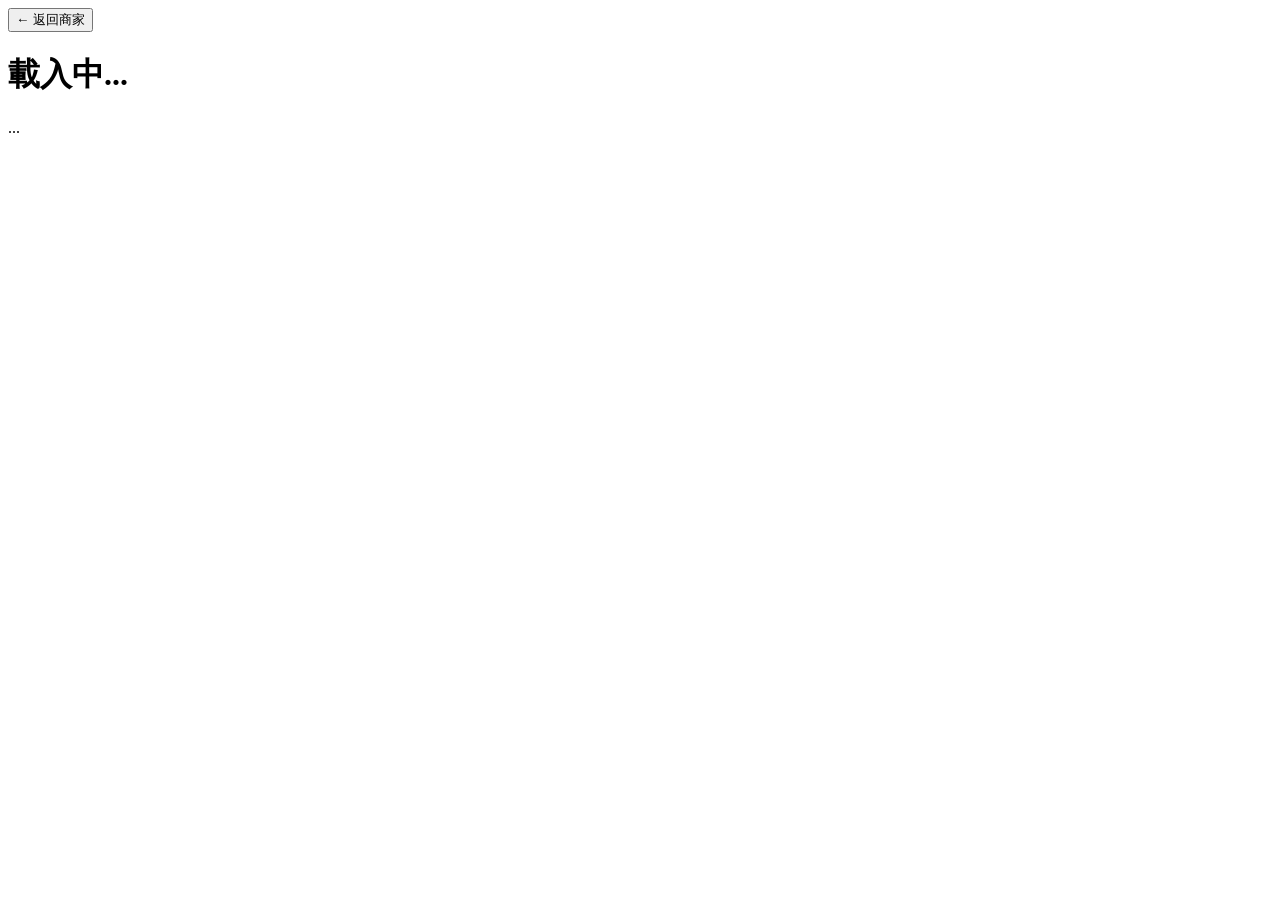
==== order.html @ c89f8cc6 "Create order.html" ====
<body>
    <button onclick="location.href='index.html'">← 返回商家</button>
    <h1 id="shop-title">載入中...</h1>
    <div id="product-container"></div>
    
    <div id="order-modal" class="modal hidden">...</div>

    <script src="order.js"></script> </body>
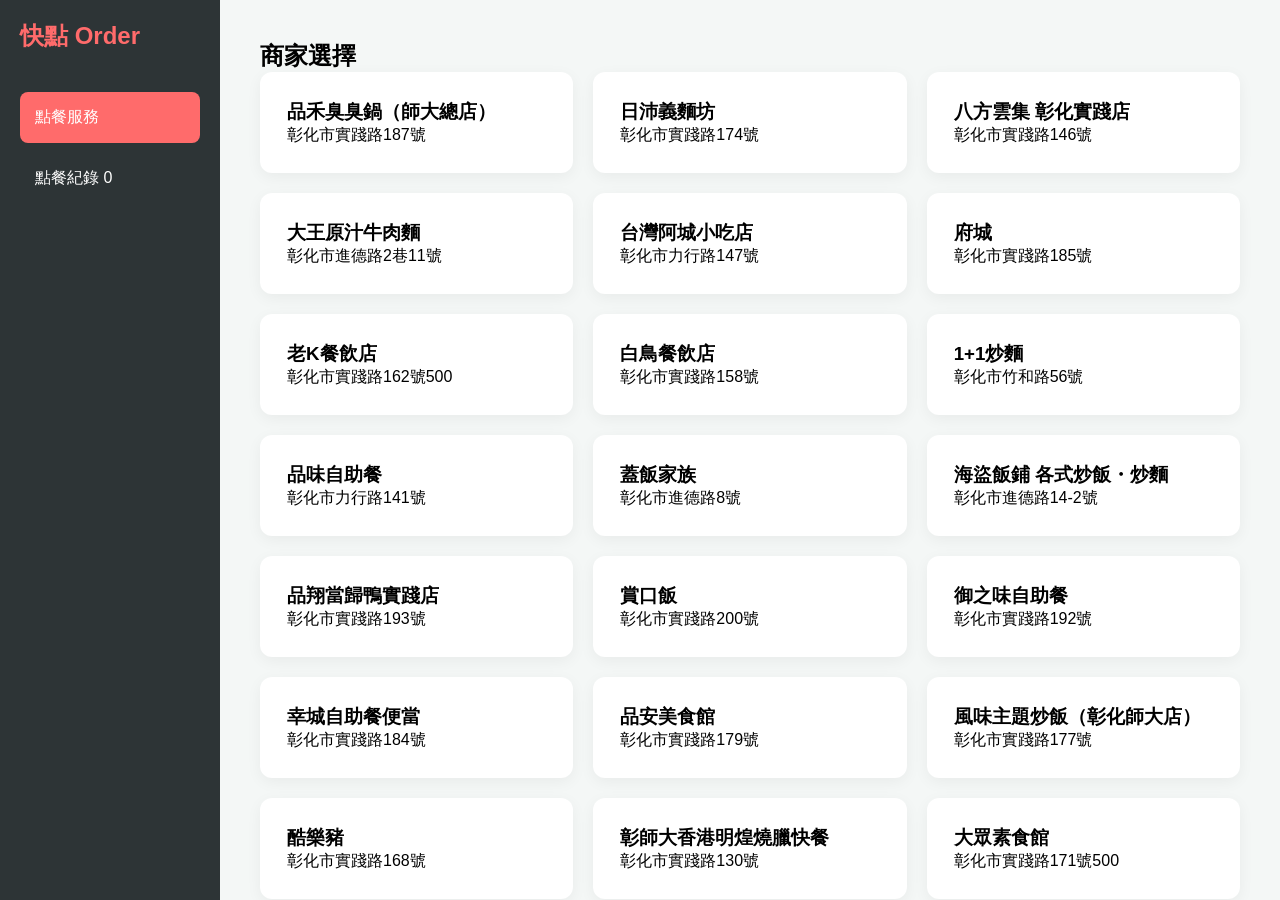
==== commit 7644024d: "Update order.html" ====
--- a/order.html
+++ b/order.html
@@ -1,3 +1,11 @@
+<!DOCTYPE html>
+<html lang="zh-TW">
+<head>
+    <meta charset="UTF-8">
+    <meta name="viewport" content="width=device-width, initial-scale=1.0">
+    <title>訂餐頁面</title>
+    <link rel="stylesheet" href="style.css">
+</head>
 <body>
     <button onclick="location.href='index.html'">← 返回商家</button>
     <h1 id="shop-title">載入中...</h1>
--- a/style.css
+++ b/style.css
@@ -0,0 +1,88 @@
+:root {
+    --primary-color: #ff6b6b;
+    --sidebar-bg: #2d3436;
+    --bg-light: #f4f7f6;
+}
+
+* { margin: 0; padding: 0; box-sizing: border-box; font-family: "Microsoft JhengHei", sans-serif; }
+
+body { display: flex; background: var(--bg-light); min-height: 100vh; }
+
+/* 側邊欄 */
+.sidebar { 
+    width: 220px; background: var(--sidebar-bg); color: white; 
+    padding: 20px; position: fixed; height: 100vh; z-index: 100;
+}
+.logo { font-size: 24px; font-weight: bold; color: var(--primary-color); margin-bottom: 40px; }
+.nav-links li { 
+    padding: 15px; cursor: pointer; border-radius: 8px; margin-bottom: 10px; 
+    list-style: none; transition: 0.3s; 
+}
+.nav-links li.active { background: var(--primary-color); }
+
+/* 主內容區 */
+.main-content { 
+    margin-left: 220px; /* 必須等於 sidebar 寬度 */
+    width: calc(100% - 220px); 
+    padding: 40px; 
+    position: relative;
+}
+
+/* 商家卡片網格 */
+.shop-grid { 
+    display: grid; 
+    grid-template-columns: repeat(auto-fill, minmax(280px, 1fr)); 
+    gap: 20px; 
+    min-height: 100px; /* 確保容器有高度 */
+}
+
+.card { 
+    background: white; padding: 25px; border-radius: 12px; 
+    box-shadow: 0 4px 15px rgba(0,0,0,0.05); cursor: pointer;
+    transition: transform 0.2s; border: 2px solid transparent;
+}
+.card:hover { transform: translateY(-5px); border-color: var(--primary-color); }
+
+/* 菜單顯示區 */
+.product-list { margin-top: 20px; }
+.product-card { 
+    background: white; padding: 15px 20px; border-radius: 10px; 
+    margin-bottom: 12px; display: flex; justify-content: space-between; 
+    align-items: center; box-shadow: 0 2px 8px rgba(0,0,0,0.05);
+}
+.menu-category { margin: 30px 0 10px; border-left: 5px solid var(--primary-color); padding-left: 12px; }
+
+/* 彈窗樣式 (核心修正) */
+.modal {
+    position: fixed; top: 0; left: 0; width: 100%; height: 100%;
+    background: rgba(0,0,0,0.7); 
+    display: none; /* 由 JS 控制顯示 */
+    align-items: center; justify-content: center; 
+    z-index: 9999; /* 確保在最上層 */
+}
+.modal-content {
+    background: white; padding: 30px; border-radius: 15px; 
+    width: 90%; max-width: 450px; position: relative;
+}
+.option-group { display: flex; flex-wrap: wrap; gap: 10px; margin: 15px 0; }
+.option-btn {
+    padding: 10px 18px; border: 1px solid #ddd; border-radius: 25px; 
+    background: white; cursor: pointer; transition: 0.2s;
+}
+.option-btn.selected { 
+    background: var(--primary-color); color: white; border-color: var(--primary-color); 
+}
+
+/* 點餐紀錄樣式 */
+.history-item { 
+    background: white; padding: 15px; border-radius: 10px; 
+    margin-bottom: 10px; display: flex; justify-content: space-between;
+    border-left: 4px solid var(--primary-color);
+}
+
+/* 通用控制 */
+.hidden { display: none !important; }
+.back-btn { 
+    background: #ddd; border: none; padding: 8px 15px; 
+    border-radius: 5px; cursor: pointer; margin-bottom: 20px; 
+}
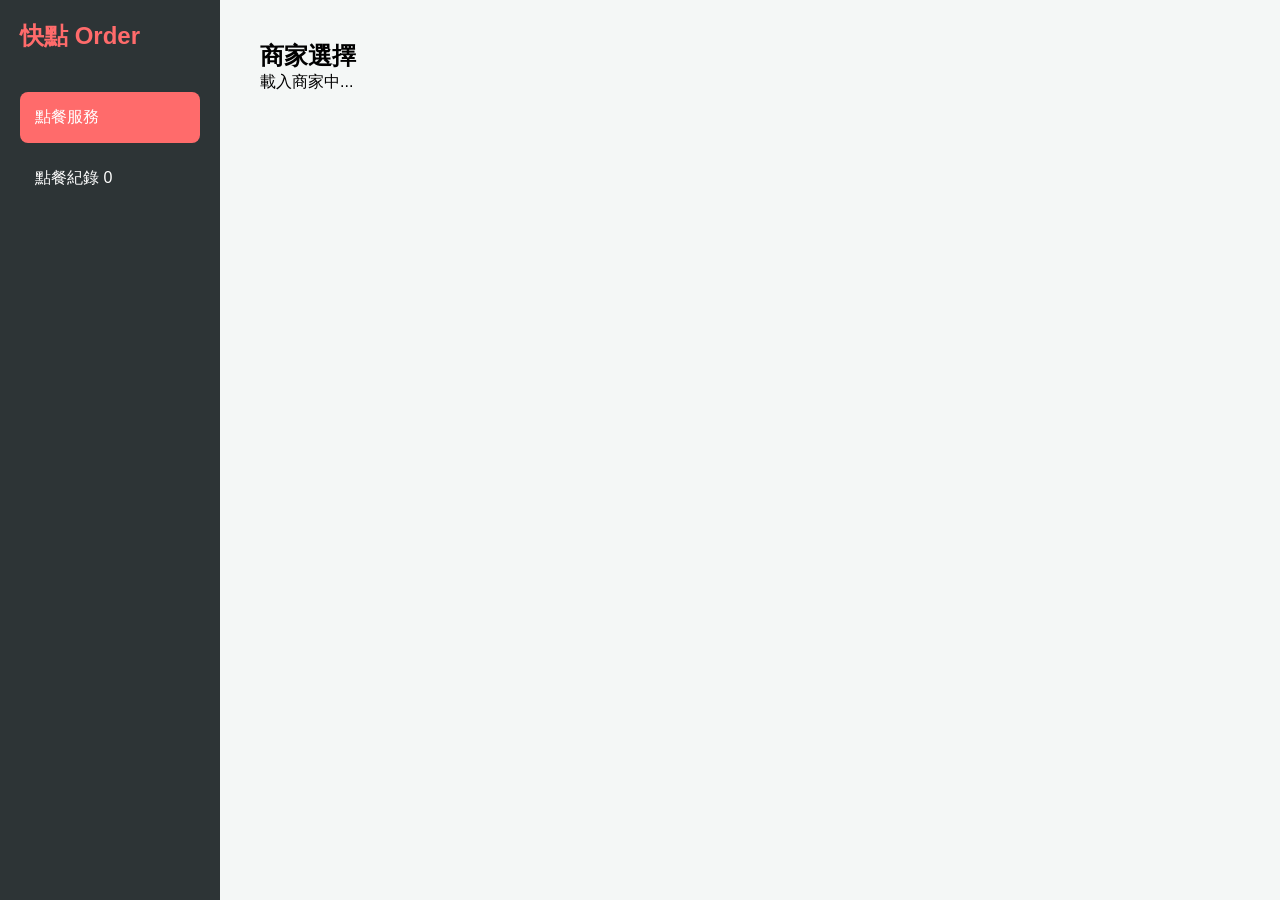
==== commit 456e0d38: "Update order.html" ====
--- a/order.html
+++ b/order.html
@@ -4,7 +4,7 @@
     <meta charset="UTF-8">
     <meta name="viewport" content="width=device-width, initial-scale=1.0">
     <title>訂餐頁面</title>
-    <link rel="stylesheet" href="style.css">
+    <link rel="stylesheet" href="order-style.css">
 </head>
 <body>
     <button onclick="location.href='index.html'">← 返回商家</button>
--- a/order-style.css
+++ b/order-style.css
@@ -0,0 +1,153 @@
+/* order-style.css - 點餐頁面專用全新樣式 */
+
+:root {
+    --primary-color: #ff6b6b; /* 珊瑚紅，延用主色調 */
+    --primary-dark: #e05d5d;
+    --bg-light: #f8f9fa;
+    --text-main: #333;
+    --text-gray: #777;
+    --border-color: #eee;
+    --shadow: 0 4px 12px rgba(0,0,0,0.08);
+}
+
+* { margin: 0; padding: 0; box-sizing: border-box; font-family: "Microsoft JhengHei", sans-serif; }
+
+body { background-color: var(--bg-light); color: var(--text-main); min-height: 100vh; padding: 20px; }
+
+/* 頂部導航列 */
+.top-nav {
+    display: flex; justify-content: space-between; align-items: center;
+    padding: 10px 0; margin-bottom: 20px; border-bottom: 2px solid var(--border-color);
+}
+.back-btn {
+    background: white; border: 1px solid #ddd; padding: 8px 16px;
+    border-radius: 20px; cursor: pointer; transition: 0.2s;
+}
+.back-btn:hover { background: #eee; }
+#shop-title { font-size: 24px; color: var(--text-main); }
+
+/* 主內容雙欄佈局 */
+.main-wrapper {
+    display: flex; gap: 30px;
+}
+
+/* =========================================
+   左側：菜單展示區 (約 65% 寬度)
+   ========================================= */
+.menu-section {
+    flex: 2; /* 佔用較多空間 */
+}
+
+/* 分類標題樣式 (對應 image_2.png 的紅條) */
+.menu-category {
+    font-size: 20px; color: var(--text-main); margin: 25px 0 15px;
+    padding-left: 12px; border-left: 5px solid var(--primary-color);
+    position: relative;
+}
+
+/* 網格佈局，一行兩列 (相較 image_2.png 一列更美觀) */
+.product-grid {
+    display: grid;
+    grid-template-columns: repeat(auto-fill, minmax(320px, 1fr));
+    gap: 20px;
+}
+
+/* 品項卡片樣式 (優化截圖中的樣式) */
+.product-card {
+    background: white; border-radius: 12px; padding: 20px;
+    box-shadow: var(--shadow); position: relative;
+    transition: transform 0.2s, box-shadow 0.2s;
+    display: flex; flex-direction: column; gap: 15px; /* 卡片內部垂直排列 */
+}
+.product-card:hover { transform: translateY(-3px); box-shadow: 0 6px 18px rgba(0,0,0,0.12); }
+
+/* 卡片上半部：品項名稱與+號 */
+.card-header { display: flex; justify-content: space-between; align-items: flex-start; }
+.product-name { font-size: 18px; font-weight: bold; color: var(--text-main); }
+.add-icon { color: var(--primary-color); font-size: 24px; font-weight: bold; cursor: pointer; }
+
+/* 卡片下半部：選擇區域 (取代彈窗) */
+.card-options {
+    background: #f9f9f9; padding: 10px; border-radius: 8px; border: 1px solid #eee;
+}
+.option-title { font-size: 12px; color: var(--text-gray); margin-bottom: 5px; }
+.option-group { display: flex; flex-wrap: wrap; gap: 8px; margin-bottom: 10px; }
+.option-group:last-child { margin-bottom: 0; }
+
+/* 選擇按鈕樣式 (大小碗、口味) */
+.option-btn {
+    padding: 6px 14px; border: 1px solid #ddd; border-radius: 20px;
+    background: white; cursor: pointer; font-size: 14px; transition: 0.2s;
+}
+.option-btn:hover { border-color: var(--primary-color); }
+.option-btn.selected {
+    background: var(--primary-color); color: white; border-color: var(--primary-color);
+}
+
+/* 加入紀錄按鈕 (卡片底部) */
+.add-to-cart-btn {
+    width: 100%; background: var(--primary-color); color: white; border: none;
+    padding: 10px; border-radius: 8px; cursor: pointer; font-weight: bold; transition: 0.2s;
+}
+.add-to-cart-btn:hover { background: var(--primary-dark); }
+
+
+/* =========================================
+   右側：常駐點餐紀錄區 (約 35% 寬度)
+   ========================================= */
+.cart-section {
+    flex: 1; /* 佔用較少空間 */
+    position: sticky; top: 20px; height: calc(100vh - 40px); /* 滾動時固定在右側 */
+    background: white; border-radius: 15px; padding: 25px;
+    box-shadow: var(--shadow); display: flex; flex-direction: column;
+}
+
+.cart-header {
+    display: flex; justify-content: space-between; align-items: center;
+    margin-bottom: 15px; padding-bottom: 10px; border-bottom: 2px solid var(--border-color);
+}
+.cart-title { font-size: 20px; color: var(--text-main); }
+#cart-count { background: var(--primary-color); color: white; padding: 2px 8px; border-radius: 12px; font-size: 12px; }
+
+/* 紀錄清單區域，可內部滾動 */
+.history-container {
+    flex: 1; overflow-y: auto; padding-right: 5px; margin-bottom: 15px;
+}
+.history-container::-webkit-scrollbar { width: 4px; }
+.history-container::-webkit-scrollbar-thumb { background-color: #ddd; border-radius: 2px; }
+
+/* 紀錄單項樣式 */
+.history-item {
+    background: #fcfcfc; padding: 15px; border-radius: 8px; margin-bottom: 10px;
+    display: flex; justify-content: space-between; align-items: center;
+    border: 1px solid #eee; border-left: 4px solid var(--primary-color);
+}
+.item-info { display: flex; flex-direction: column; }
+.item-name { font-weight: bold; }
+.item-details { font-size: 12px; color: var(--text-gray); margin-top: 2px; }
+.item-price { color: var(--primary-color); font-weight: bold; font-size: 16px; }
+
+/* 底部總計與按鈕 */
+.cart-summary {
+    margin-top: auto; padding-top: 15px; border-top: 2px solid var(--border-color);
+    display: flex; justify-content: space-between; align-items: center; margin-bottom: 15px;
+}
+.total-label { font-size: 16px; color: var(--text-gray); }
+.total-price-row { font-size: 24px; font-weight: bold; color: var(--primary-color); }
+
+.clear-cart-btn {
+    width: 100%; background: #2d3436; color: white; border: none;
+    padding: 12px; border-radius: 8px; cursor: pointer; font-weight: bold; transition: 0.2s;
+}
+.clear-cart-btn:hover { background: #000; }
+
+
+/* RWD 回應式設計：小螢幕時改回單欄 */
+@media (max-width: 900px) {
+    .main-wrapper { flex-direction: column; }
+    .cart-section { position: relative; top: 0; height: auto; margin-top: 30px; }
+    .product-grid { grid-template-columns: 1fr; }
+}
+
+/* 隱藏彈窗樣式 (既然改為卡片內選擇，可以移除 JS 對 Modal 的調用，但 CSS 留著防錯) */
+.modal, .hidden { display: none !important; }
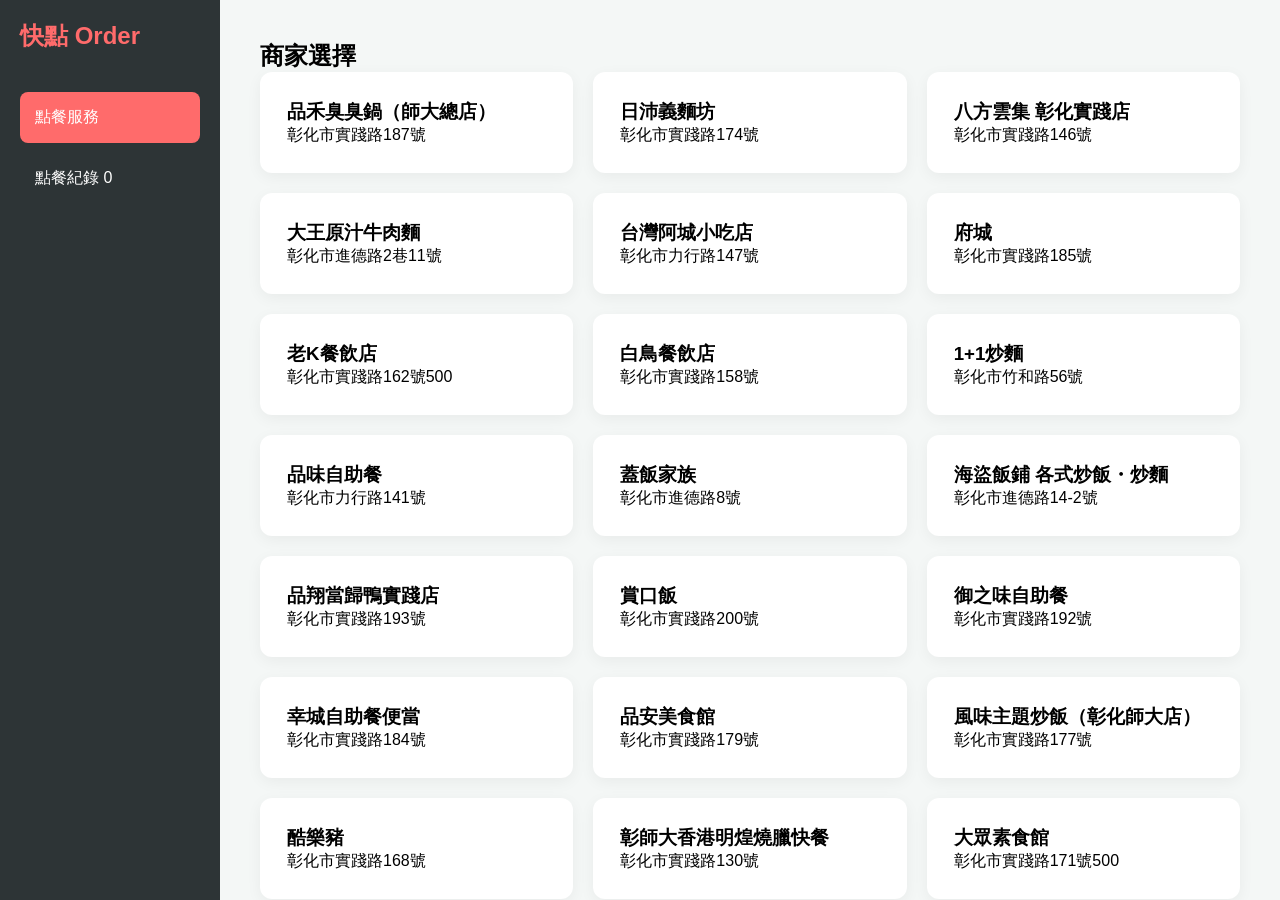
==== commit b84eed63: "Update order.html" ====
--- a/order.html
+++ b/order.html
@@ -10,7 +10,9 @@
     <button onclick="location.href='index.html'">← 返回商家</button>
     <h1 id="shop-title">載入中...</h1>
     <div id="product-container"></div>
-    
+    <span id="cart-count">0</span>
+    <div id="history-list"></div>
+    <span id="total-price">0</span>
     <div id="order-modal" class="modal hidden">...</div>
 
     <script src="order.js"></script> </body>
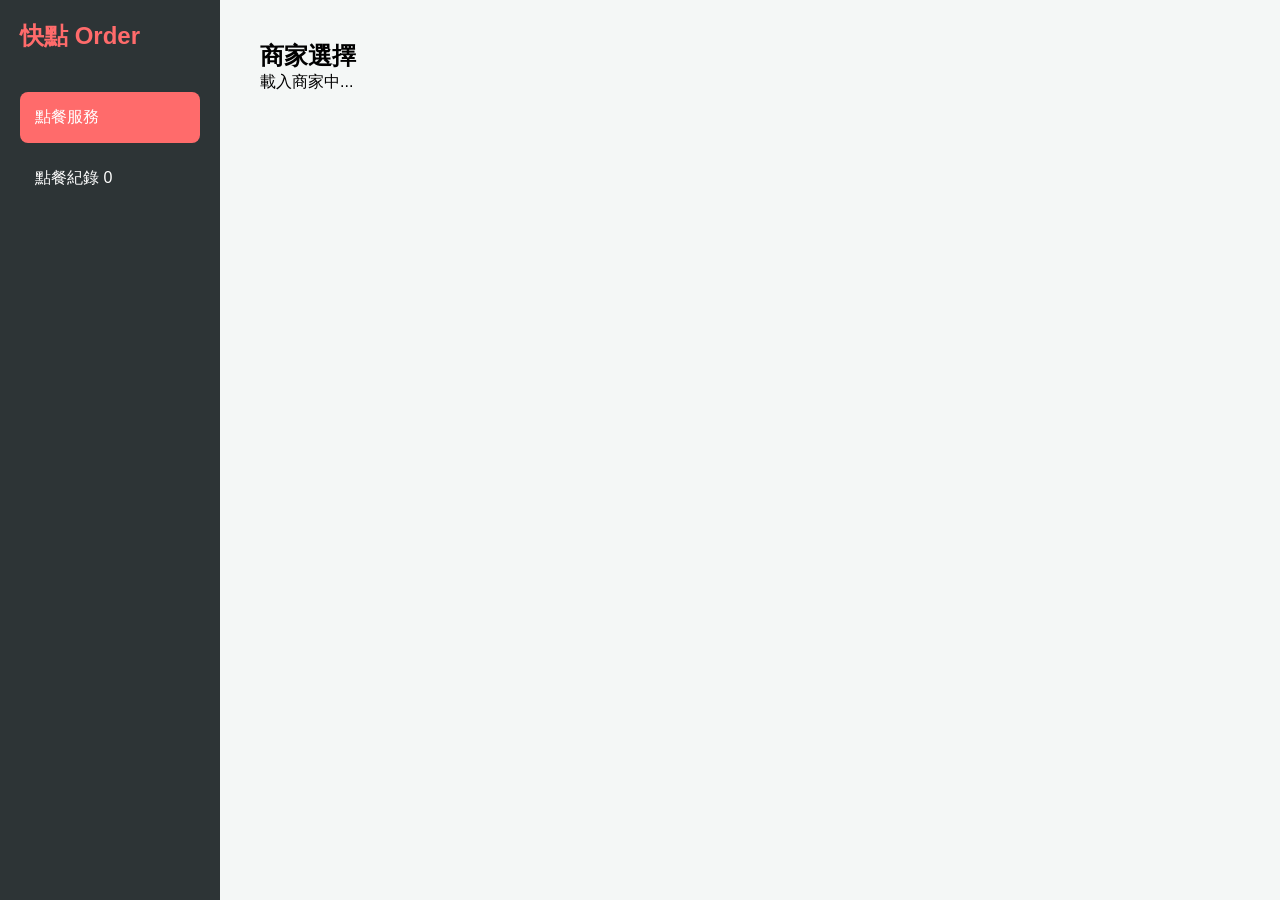
==== commit 45228143: "Update order.html" ====
--- a/order.html
+++ b/order.html
@@ -2,17 +2,37 @@
 <html lang="zh-TW">
 <head>
     <meta charset="UTF-8">
-    <meta name="viewport" content="width=device-width, initial-scale=1.0">
-    <title>訂餐頁面</title>
+    <title>點餐頁面</title>
     <link rel="stylesheet" href="order-style.css">
 </head>
 <body>
-    <button onclick="location.href='index.html'">← 返回商家</button>
-    <h1 id="shop-title">載入中...</h1>
-    <div id="product-container"></div>
-    <span id="cart-count">0</span>
-    <div id="history-list"></div>
-    <span id="total-price">0</span>
-    <div id="order-modal" class="modal hidden">...</div>
+    <div class="top-nav">
+        <button class="back-btn" onclick="window.location.href='index.html'">← 返回商家</button>
+        <h1 id="shop-title">載入中...</h1>
+        <div></div> </div>
 
-    <script src="order.js"></script> </body>
+    <div class="main-wrapper">
+        <div class="menu-section">
+            <div id="product-container"></div> </div>
+
+        <div class="cart-section">
+            <div class="cart-header">
+                <span class="cart-title">點餐紀錄</span>
+                <span id="cart-count">0</span>
+            </div>
+            
+            <div id="history-list" class="history-container">
+                </div>
+
+            <div class="cart-summary">
+                <span class="total-label">總計</span>
+                <span class="total-price-row">$<span id="total-price">0</span></span>
+            </div>
+            
+            <button class="clear-cart-btn" onclick="clearCart()">清空紀錄</button>
+        </div>
+    </div>
+
+    <script src="order.js"></script>
+</body>
+</html>
